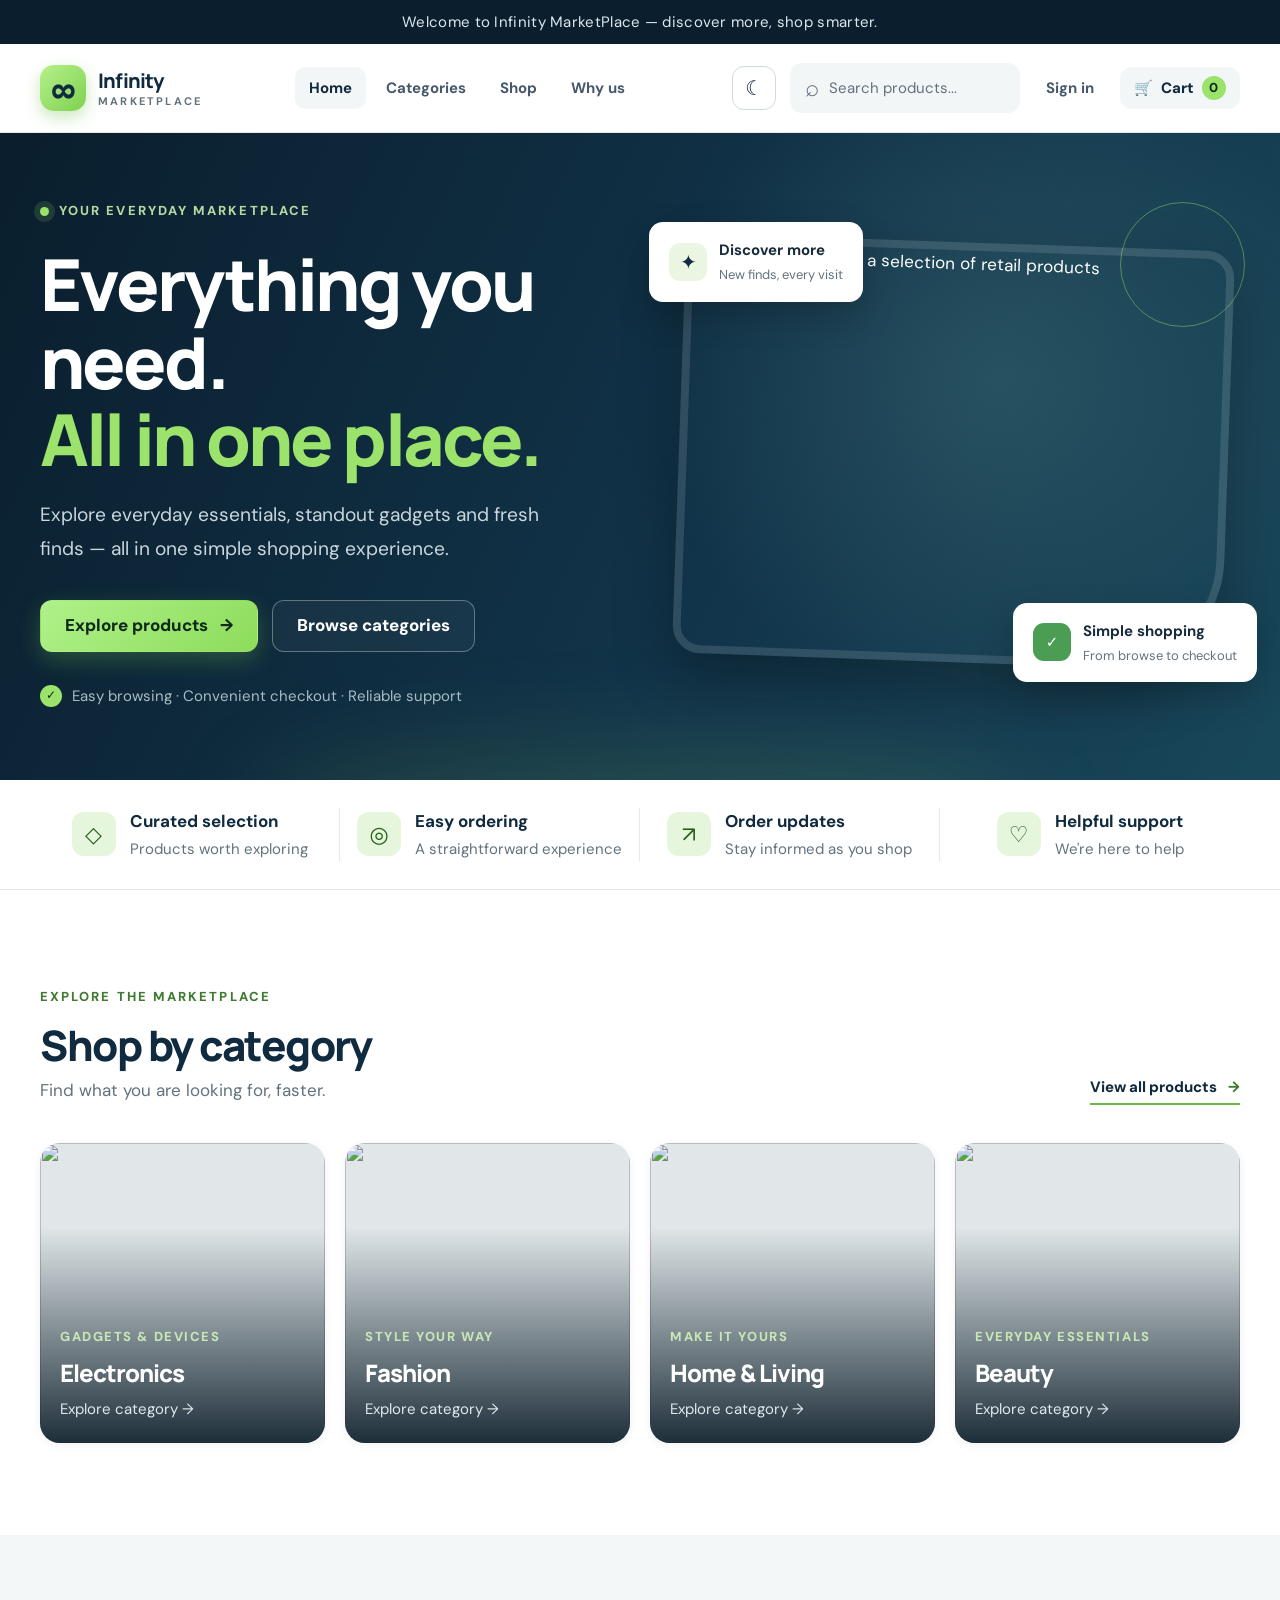
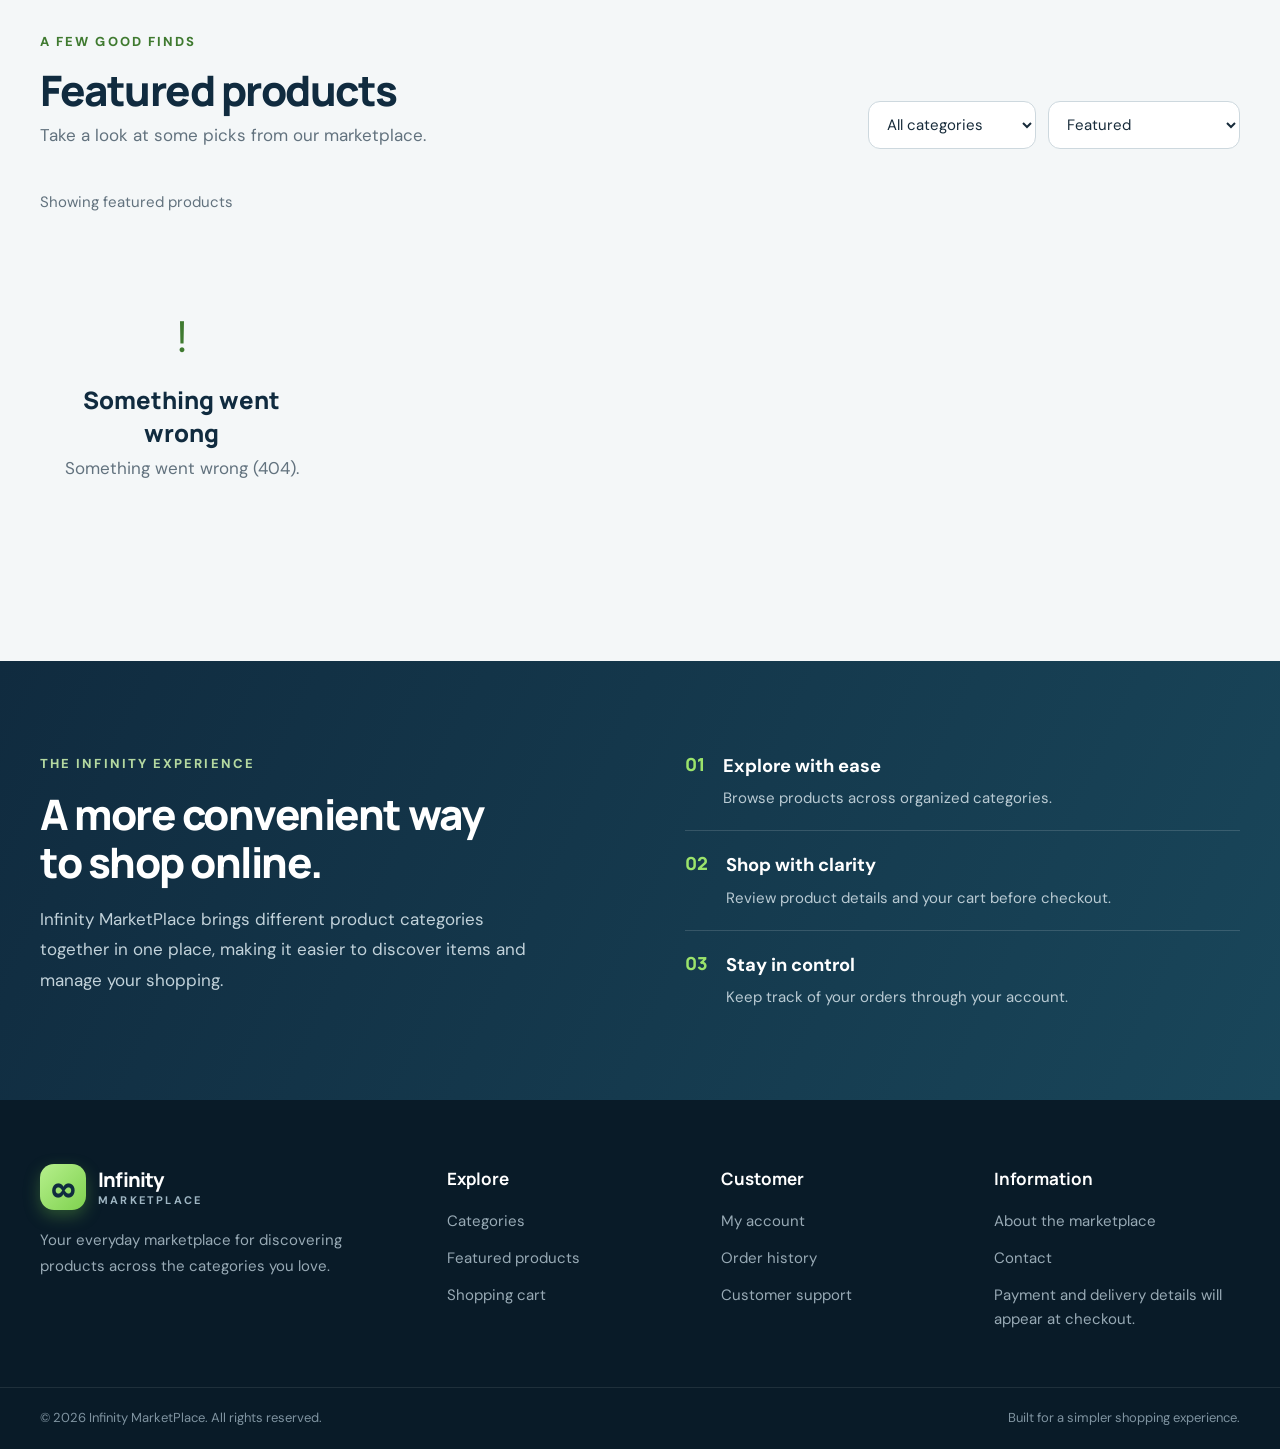
==== frontend/index.html @ 9ab8955b "Add backend and frontend files" ====
<!DOCTYPE html>
<html lang="en">
<head>
  <meta charset="UTF-8">
  <meta name="viewport" content="width=device-width, initial-scale=1.0">
  <meta name="description" content="Discover quality electronics, fashion, home essentials and more at Infinity MarketPlace.">
  <meta name="theme-color" content="#102b3f">
  <title>Infinity MarketPlace | Shop Everything You Love</title>
  <link rel="preconnect" href="https://fonts.googleapis.com">
  <link rel="preconnect" href="https://fonts.gstatic.com" crossorigin>
  <link href="https://fonts.googleapis.com/css2?family=DM+Sans:wght@400;500;600;700;800&family=Manrope:wght@500;600;700;800&display=swap" rel="stylesheet">
  <link rel="stylesheet" href="css/style.css">
  <link rel="stylesheet" href="css/pages.css">
  <script src="js/theme.js"></script>
  <script src="js/app.js" defer></script>
</head>
<body data-page="home">
  <div class="announcement-bar">
    <p>Welcome to Infinity MarketPlace — discover more, shop smarter.</p>
  </div>

  <header class="site-header">
    <div class="container header-main">
      <a class="brand" href="index.html" aria-label="Infinity MarketPlace home">
        <span class="brand-mark" aria-hidden="true">∞</span>
        <span class="brand-name">Infinity<span>MarketPlace</span></span>
      </a>

      <button class="mobile-menu-toggle" id="mobileMenuToggle" type="button"
              aria-label="Open navigation menu" aria-expanded="false" aria-controls="primaryNav">
        <span></span><span></span><span></span>
      </button>

      <nav class="primary-nav" id="primaryNav" aria-label="Main navigation">
        <a class="nav-link active" href="index.html">Home</a>
        <a class="nav-link" href="#categories">Categories</a>
        <a class="nav-link" href="#products">Shop</a>
        <a class="nav-link" href="#why-us">Why us</a>
      </nav>

      <div class="header-actions">
        <label class="header-search" for="siteSearch">
          <span class="search-icon" aria-hidden="true">⌕</span>
          <input id="siteSearch" type="search" placeholder="Search products..." autocomplete="off">
        </label>
        <a class="account-link" id="accountLink" href="login.html" aria-label="Sign in">Sign in</a>
        <a class="cart-link" href="cart.html" aria-label="Shopping cart">
          <span aria-hidden="true">🛒</span>
          <span>Cart</span>
          <span class="cart-count" id="cartCount" aria-live="polite">0</span>
        </a>
      </div>
    </div>
  </header>

  <main>
    <section class="hero-section">
      <div class="container hero-content">
        <div class="hero-copy">
          <span class="eyebrow"><span class="eyebrow-dot"></span> YOUR EVERYDAY MARKETPLACE</span>
          <h1>Everything you need.<br><span>All in one place.</span></h1>
          <p>Explore everyday essentials, standout gadgets and fresh finds — all in one simple shopping experience.</p>
          <div class="hero-actions">
            <a class="btn btn-primary" href="#products">Explore products <span aria-hidden="true">→</span></a>
            <a class="btn btn-outline-light" href="#categories">Browse categories</a>
          </div>
          <div class="hero-note">
            <span class="hero-note-icon" aria-hidden="true">✓</span>
            <span>Easy browsing · Convenient checkout · Reliable support</span>
          </div>
        </div>
        <div class="hero-visual">
          <div class="hero-image-wrap">
            <img src="https://images.unsplash.com/photo-1607082348824-0a96f2a4b9da?auto=format&fit=crop&w=1100&q=85"
                 alt="Shopping bags and a selection of retail products" fetchpriority="high">
          </div>
          <div class="floating-card floating-card-top">
            <span class="floating-icon">✦</span>
            <span><strong>Discover more</strong><small>New finds, every visit</small></span>
          </div>
          <div class="floating-card floating-card-bottom">
            <span class="floating-check">✓</span>
            <span><strong>Simple shopping</strong><small>From browse to checkout</small></span>
          </div>
          <div class="hero-orbit" aria-hidden="true"></div>
        </div>
      </div>
      <div class="hero-bottom-glow" aria-hidden="true"></div>
    </section>

    <section class="benefit-strip" aria-label="Shopping benefits">
      <div class="container benefit-grid">
        <div class="benefit-item"><span class="benefit-icon">◇</span><span><strong>Curated selection</strong><small>Products worth exploring</small></span></div>
        <div class="benefit-item"><span class="benefit-icon">◎</span><span><strong>Easy ordering</strong><small>A straightforward experience</small></span></div>
        <div class="benefit-item"><span class="benefit-icon">↗</span><span><strong>Order updates</strong><small>Stay informed as you shop</small></span></div>
        <div class="benefit-item"><span class="benefit-icon">♡</span><span><strong>Helpful support</strong><small>We're here to help</small></span></div>
      </div>
    </section>

    <section class="section categories-section" id="categories">
      <div class="container">
        <div class="section-heading">
          <div>
            <span class="eyebrow eyebrow-dark">EXPLORE THE MARKETPLACE</span>
            <h2>Shop by category</h2>
            <p>Find what you are looking for, faster.</p>
          </div>
          <a class="text-link" href="#products">View all products <span aria-hidden="true">→</span></a>
        </div>

        <div class="category-grid">
          <button class="category-card category-electronics" type="button" data-category="electronics">
            <img src="https://images.unsplash.com/photo-1498049794561-7780e7231661?auto=format&fit=crop&w=800&q=80" alt="" loading="lazy">
            <span class="category-overlay"></span>
            <span class="category-copy"><small>GADGETS & DEVICES</small><strong>Electronics</strong><span>Explore category →</span></span>
          </button>
          <button class="category-card category-fashion" type="button" data-category="fashion">
            <img src="https://images.unsplash.com/photo-1483985988355-763728e1935b?auto=format&fit=crop&w=800&q=80" alt="" loading="lazy">
            <span class="category-overlay"></span>
            <span class="category-copy"><small>STYLE YOUR WAY</small><strong>Fashion</strong><span>Explore category →</span></span>
          </button>
          <button class="category-card category-home" type="button" data-category="home-living">
            <img src="https://images.unsplash.com/photo-1616486338812-3dadae4b4ace?auto=format&fit=crop&w=800&q=80" alt="" loading="lazy">
            <span class="category-overlay"></span>
            <span class="category-copy"><small>MAKE IT YOURS</small><strong>Home & Living</strong><span>Explore category →</span></span>
          </button>
          <button class="category-card category-beauty" type="button" data-category="beauty">
            <img src="https://images.unsplash.com/photo-1596462502278-27bfdc403348?auto=format&fit=crop&w=800&q=80" alt="" loading="lazy">
            <span class="category-overlay"></span>
            <span class="category-copy"><small>EVERYDAY ESSENTIALS</small><strong>Beauty</strong><span>Explore category →</span></span>
          </button>
        </div>
      </div>
    </section>

    <section class="section products-section" id="products">
      <div class="container">
        <div class="section-heading products-heading">
          <div>
            <span class="eyebrow eyebrow-dark">A FEW GOOD FINDS</span>
            <h2>Featured products</h2>
            <p>Take a look at some picks from our marketplace.</p>
          </div>
          <div class="product-controls">
            <label class="sr-only" for="categoryFilter">Filter by category</label>
            <select id="categoryFilter">
              <option value="All">All categories</option>
            </select>
            <label class="sr-only" for="sortProducts">Sort products</label>
            <select id="sortProducts">
              <option value="featured">Featured</option>
              <option value="price-low">Price: low to high</option>
              <option value="price-high">Price: high to low</option>
              <option value="name">Name: A to Z</option>
            </select>
          </div>
        </div>

        <div class="active-filter-row">
          <p id="productResultText" aria-live="polite">Showing featured products</p>
          <button class="clear-filter" id="clearFilters" type="button" hidden>Clear filters</button>
        </div>
        <div class="product-grid" id="productGrid">
          <div class="loading-state">Loading products...</div>
        </div>
        <div class="empty-state" id="emptyState" hidden>
          <span aria-hidden="true">⌕</span>
          <h3>No products found</h3>
          <p>Try another search term or choose a different category.</p>
          <button class="btn btn-dark" id="resetSearch" type="button">Show all products</button>
        </div>
      </div>
    </section>

    <section class="why-section" id="why-us">
      <div class="container why-content">
        <div>
          <span class="eyebrow">THE INFINITY EXPERIENCE</span>
          <h2>A more convenient way<br>to shop online.</h2>
          <p>Infinity MarketPlace brings different product categories together in one place, making it easier to discover items and manage your shopping.</p>
        </div>
        <div class="why-points">
          <div><span>01</span><p><strong>Explore with ease</strong><small>Browse products across organized categories.</small></p></div>
          <div><span>02</span><p><strong>Shop with clarity</strong><small>Review product details and your cart before checkout.</small></p></div>
          <div><span>03</span><p><strong>Stay in control</strong><small>Keep track of your orders through your account.</small></p></div>
        </div>
      </div>
    </section>
  </main>

  <footer class="site-footer" id="contact">
    <div class="container footer-main">
      <div class="footer-brand">
        <a class="brand brand-light" href="index.html">
          <span class="brand-mark" aria-hidden="true">∞</span>
          <span class="brand-name">Infinity<span>MarketPlace</span></span>
        </a>
        <p>Your everyday marketplace for discovering products across the categories you love.</p>
      </div>
      <div class="footer-column">
        <h3>Explore</h3>
        <a href="#categories">Categories</a>
        <a href="#products">Featured products</a>
        <a href="cart.html">Shopping cart</a>
      </div>
      <div class="footer-column">
        <h3>Customer</h3>
        <a href="login.html">My account</a>
        <a href="orders.html">Order history</a>
        <a href="#contact">Customer support</a>
      </div>
      <div class="footer-column">
        <h3>Information</h3>
        <a href="#why-us">About the marketplace</a>
        <a href="#contact">Contact</a>
        <span class="footer-note">Payment and delivery details will appear at checkout.</span>
      </div>
    </div>
    <div class="footer-bottom">
      <div class="container footer-bottom-inner">
        <p>© <span id="currentYear"></span> Infinity MarketPlace. All rights reserved.</p>
        <p>Built for a simpler shopping experience.</p>
      </div>
    </div>
  </footer>

  <div class="toast" id="toast" role="status" aria-live="polite"></div>
</body>
</html>
---- frontend/css/style.css ----
/* Infinity MarketPlace - base styles, theme tokens and the homepage.
   Every colour comes from a token below, so light and dark mode only swap the tokens.
   The theme is set by js/theme.js through <html data-theme="light|dark">. */

:root {
  color-scheme: light;
  --navy: #102b3f;
  --navy-deep: #0a1e2d;
  --navy-soft: #183d55;
  --green: #9be36b;
  --green-dark: #69b943;

  --bg: #ffffff;
  --bg-alt: #f4f7f8;
  --card: #ffffff;
  --card-soft: #f3f6f7;
  --img-bg: #e9eff1;
  --text: #172b3a;
  --text-soft: #46586a;
  --muted: #62727e;
  --heading: #102b3f;
  --line: #e3e9ec;
  --line-strong: #cfd9de;
  --header-bg: rgba(255, 255, 255, .92);
  --input-bg: #ffffff;
  --input-line: #cdd8de;
  --focus: #6fb24c;
  --focus-ring: rgba(105, 185, 67, .28);
  --link-accent: #3f7a30;
  --selected-bg: #f0faea;
  --btn-dark-bg: #102b3f;
  --btn-dark-text: #ffffff;
  --btn-dark-hover: #1b4560;
  --on-green: #0f2a1a;
  --shadow-sm: 0 2px 10px rgba(13, 39, 56, .06);
  --shadow: 0 18px 50px rgba(13, 39, 56, .12);
  --radius: 18px;

  --ok-bg: #e5f6dc;      --ok-fg: #25611b;
  --warn-bg: #fff2cc;    --warn-fg: #7a5400;
  --err-bg: #fde9e7;     --err-fg: #9a2a1f;
  --info-bg: #e1edfc;    --info-fg: #1c4d86;
  --violet-bg: #efe9fb;  --violet-fg: #573a92;
  --neutral-bg: #e9eef1; --neutral-fg: #44596a;

  --fs-xs: .8125rem;
  --fs-sm: .9375rem;
  --fs-md: 1.0625rem;
  --fs-lg: 1.25rem;
}

html[data-theme="dark"] {
  color-scheme: dark;
  --bg: #0b1721;
  --bg-alt: #0e1d29;
  --card: #132432;
  --card-soft: #1a2f3f;
  --img-bg: #1b3142;
  --text: #e5edf2;
  --text-soft: #b7c7d1;
  --muted: #8fa3b0;
  --heading: #f2f8fb;
  --line: #213747;
  --line-strong: #2f4a5d;
  --header-bg: rgba(11, 23, 33, .9);
  --input-bg: #0f202d;
  --input-line: #2c4558;
  --focus: #9be36b;
  --focus-ring: rgba(155, 227, 107, .25);
  --link-accent: #9be36b;
  --selected-bg: rgba(155, 227, 107, .1);
  --btn-dark-bg: #24506d;
  --btn-dark-text: #ffffff;
  --btn-dark-hover: #2e6486;
  --shadow-sm: 0 2px 10px rgba(0, 0, 0, .3);
  --shadow: 0 18px 50px rgba(0, 0, 0, .45);

  --ok-bg: rgba(155, 227, 107, .14);   --ok-fg: #b5eb8f;
  --warn-bg: rgba(255, 196, 61, .15);  --warn-fg: #ffd980;
  --err-bg: rgba(255, 110, 96, .15);   --err-fg: #ffaaa0;
  --info-bg: rgba(94, 163, 240, .16);  --info-fg: #a6cdf7;
  --violet-bg: rgba(167, 139, 240, .17); --violet-fg: #cbb9f6;
  --neutral-bg: rgba(255, 255, 255, .08); --neutral-fg: #bccbd4;
}

* { box-sizing: border-box; }
html { scroll-behavior: smooth; scroll-padding-top: 110px; -webkit-text-size-adjust: 100%; }
body {
  margin: 0;
  color: var(--text);
  background: var(--bg);
  font-family: "DM Sans", system-ui, Arial, sans-serif;
  font-size: 17px;
  line-height: 1.6;
  -webkit-font-smoothing: antialiased;
  transition: background-color .25s, color .25s;
}
button, input, select, textarea { font: inherit; color: inherit; }
button, a { -webkit-tap-highlight-color: transparent; }
a { color: inherit; text-decoration: none; }
img { display: block; max-width: 100%; }
:focus-visible { outline: 3px solid var(--focus); outline-offset: 2px; }
::selection { background: var(--green); color: var(--on-green); }
.container { width: min(1200px, calc(100% - 48px)); margin: 0 auto; }
.sr-only {
  position: absolute; width: 1px; height: 1px; padding: 0; margin: -1px;
  overflow: hidden; clip: rect(0, 0, 0, 0); white-space: nowrap; border: 0;
}

/* ---------- announcement + header ---------- */
.announcement-bar {
  padding: 10px 16px; text-align: center; color: #dce8ee;
  background: var(--navy-deep); font-size: var(--fs-sm); letter-spacing: .02em;
}
.announcement-bar p { margin: 0; }

.site-header {
  position: sticky; top: 0; z-index: 50; background: var(--header-bg);
  border-bottom: 1px solid var(--line); backdrop-filter: blur(16px);
  -webkit-backdrop-filter: blur(16px);
}
.header-main { min-height: 88px; display: flex; align-items: center; gap: 30px; }
.brand { display: inline-flex; align-items: center; gap: 12px; flex-shrink: 0; }
.brand-mark {
  width: 46px; height: 46px; display: grid; place-items: center; border-radius: 14px;
  color: var(--navy); background: linear-gradient(135deg, #b6f08c, #7fd14f);
  font: 800 33px/1 "Manrope", sans-serif; box-shadow: 0 6px 16px rgba(105, 185, 67, .35);
}
.brand-name { color: var(--heading); font: 800 20px/1.05 "Manrope", sans-serif; letter-spacing: -.04em; }
.brand-name span { display: block; margin-top: 5px; font: 700 11px/1 "DM Sans", sans-serif; letter-spacing: .2em; text-transform: uppercase; color: var(--muted); }
.brand-light .brand-name, .brand-light .brand-name span { color: #fff; }
.brand-light .brand-name span { color: #9fb6c3; }
.primary-nav { display: flex; align-items: center; gap: 6px; margin: 0 auto; }
.nav-link { padding: 9px 14px; border-radius: 10px; color: var(--text-soft); font-size: var(--fs-sm); font-weight: 700; transition: color .2s, background .2s; }
.nav-link:hover { color: var(--heading); background: var(--card-soft); }
.nav-link.active { color: var(--heading); background: var(--card-soft); }
.header-actions { display: flex; align-items: center; gap: 14px; }
.header-search {
  display: flex; align-items: center; gap: 8px; width: 230px; padding: 11px 14px;
  background: var(--card-soft); border: 1px solid transparent; border-radius: 12px;
  transition: border-color .2s, background .2s;
}
.header-search:focus-within { border-color: var(--focus); background: var(--input-bg); box-shadow: 0 0 0 4px var(--focus-ring); }
.search-icon { color: var(--muted); font-size: 24px; line-height: 16px; }
.header-search input { width: 100%; min-width: 0; border: 0; outline: 0; background: transparent; font-size: var(--fs-sm); }
.header-search input::placeholder { color: var(--muted); }
.account-link { padding: 9px 12px; border-radius: 10px; color: var(--text-soft); font-size: var(--fs-sm); font-weight: 700; }
.account-link:hover { background: var(--card-soft); color: var(--heading); }
.cart-link { display: flex; align-items: center; gap: 8px; padding: 9px 14px; border-radius: 12px; color: var(--heading); background: var(--card-soft); font-size: var(--fs-sm); font-weight: 800; transition: background .2s; }
.cart-link:hover { background: var(--line); }
.cart-count { min-width: 24px; height: 24px; display: grid; place-items: center; padding: 0 7px; border-radius: 20px; color: var(--on-green); background: var(--green); font-size: var(--fs-xs); }
.mobile-menu-toggle { display: none; }

/* Theme switch (added to the header by js/theme.js) */
.theme-toggle {
  width: 44px; height: 44px; flex-shrink: 0; display: inline-grid; place-items: center;
  border: 1px solid var(--line-strong); border-radius: 12px; color: var(--heading);
  background: var(--card); font-size: 20px; line-height: 1; cursor: pointer;
  transition: transform .2s, background .2s, border-color .2s;
}
.theme-toggle:hover { transform: rotate(14deg); border-color: var(--focus); }
.theme-toggle .icon-sun { display: none; }
html[data-theme="dark"] .theme-toggle .icon-sun { display: inline; }
html[data-theme="dark"] .theme-toggle .icon-moon { display: none; }

/* ---------- hero ---------- */
.hero-section {
  position: relative; overflow: hidden; color: #fff;
  background: radial-gradient(circle at 78% 38%, rgba(59, 105, 113, .5), transparent 32%), linear-gradient(115deg, #0a1e2d 0%, #12354b 60%, #19475a 100%);
}
html[data-theme="dark"] .hero-section {
  background: radial-gradient(circle at 78% 38%, rgba(59, 105, 113, .38), transparent 32%), linear-gradient(115deg, #07131d 0%, #0d2a3c 60%, #123b4d 100%);
}
.hero-content { min-height: 600px; display: grid; grid-template-columns: 1.02fr .98fr; align-items: center; gap: 56px; padding-top: 64px; padding-bottom: 72px; }
.hero-copy { position: relative; z-index: 2; }
.eyebrow { display: inline-flex; align-items: center; gap: 10px; color: #b4d8a0; font-size: var(--fs-xs); font-weight: 800; letter-spacing: .16em; }
.eyebrow-dot { width: 9px; height: 9px; border-radius: 50%; background: var(--green); box-shadow: 0 0 0 6px rgba(155,227,107,.14); }
.hero-copy h1 { margin: 22px 0 20px; font: 800 clamp(44px, 5.6vw, 72px)/1.08 "Manrope", sans-serif; letter-spacing: -.04em; }
.hero-copy h1 span { color: var(--green); }
.hero-copy > p { max-width: 520px; margin: 0; color: #c8d6de; font-size: 1.2rem; line-height: 1.75; }
.hero-actions { display: flex; flex-wrap: wrap; gap: 14px; margin-top: 34px; }
.btn { min-height: 52px; display: inline-flex; align-items: center; justify-content: center; gap: 12px; padding: 0 24px; border: 1px solid transparent; border-radius: 12px; font-size: var(--fs-md); font-weight: 800; cursor: pointer; transition: transform .2s, background .2s, border-color .2s, box-shadow .2s; }
.btn:hover { transform: translateY(-2px); }
.btn-primary { color: var(--on-green); background: linear-gradient(135deg, #b0f18a, #8ddc5b); box-shadow: 0 8px 22px rgba(105, 185, 67, .3); }
.btn-primary:hover { box-shadow: 0 12px 28px rgba(105, 185, 67, .42); }
.btn-outline-light { color: #fff; border-color: rgba(255,255,255,.32); background: rgba(255,255,255,.04); }
.btn-outline-light:hover { border-color: var(--green); }
.btn-dark { color: var(--btn-dark-text); background: var(--btn-dark-bg); }
.btn-dark:hover { background: var(--btn-dark-hover); }
.hero-note { display: flex; align-items: center; gap: 10px; margin-top: 32px; color: #a9bcc6; font-size: var(--fs-sm); }
.hero-note-icon { width: 22px; height: 22px; display: grid; place-items: center; border-radius: 50%; color: var(--on-green); background: var(--green); font-size: 12px; font-weight: 900; flex-shrink: 0; }
.hero-visual { position: relative; min-width: 0; padding: 20px 12px 20px 0; }
.hero-image-wrap { position: relative; z-index: 1; height: 420px; overflow: hidden; border: 8px solid rgba(255,255,255,.12); border-radius: 28px 28px 110px 28px; box-shadow: 0 25px 60px rgba(0,0,0,.3); transform: rotate(2deg); }
.hero-image-wrap img { width: 100%; height: 100%; object-fit: cover; }
.hero-orbit { position: absolute; top: -20px; right: -5px; width: 125px; height: 125px; border: 1px solid rgba(155,227,107,.45); border-radius: 50%; }
.floating-card { position: absolute; z-index: 3; display: flex; align-items: center; gap: 12px; padding: 15px 19px; color: var(--ink, #172b3a); background: #fff; border: 1px solid rgba(255,255,255,.65); border-radius: 14px; box-shadow: 0 14px 35px rgba(0,0,0,.2); }
html[data-theme="dark"] .floating-card { background: #16303f; color: #eaf2f6; border-color: rgba(255,255,255,.1); }
.floating-card strong, .floating-card small { display: block; }
.floating-card strong { font-size: var(--fs-sm); }
.floating-card small { margin-top: 3px; color: var(--muted); font-size: var(--fs-xs); }
.floating-card-top { top: 0; left: -30px; }
.floating-card-bottom { right: -17px; bottom: 0; }
.floating-icon, .floating-check { width: 38px; height: 38px; display: grid; place-items: center; border-radius: 11px; color: var(--navy); background: #eaf6e2; font-size: 20px; flex-shrink: 0; }
.floating-check { color: #fff; background: #4c9d54; font-size: 15px; font-weight: 900; }
.hero-bottom-glow { position: absolute; bottom: -110px; left: 20%; width: 60%; height: 140px; border-radius: 50%; background: rgba(155,227,107,.14); filter: blur(50px); }

/* ---------- benefit strip ---------- */
.benefit-strip { border-bottom: 1px solid var(--line); background: var(--bg); }
.benefit-grid { display: grid; grid-template-columns: repeat(4, 1fr); padding-top: 28px; padding-bottom: 28px; }
.benefit-item { display: flex; align-items: center; justify-content: center; gap: 14px; border-right: 1px solid var(--line); }
.benefit-item:last-child { border: 0; }
.benefit-icon { width: 44px; height: 44px; display: grid; place-items: center; border-radius: 12px; color: var(--ok-fg); background: var(--ok-bg); font-size: 22px; flex-shrink: 0; }
.benefit-item strong, .benefit-item small { display: block; }
.benefit-item strong { color: var(--heading); font-size: var(--fs-md); }
.benefit-item small { margin-top: 2px; color: var(--muted); font-size: var(--fs-sm); }

/* ---------- sections ---------- */
.section { padding: 92px 0; }
.categories-section { background: var(--bg); }
.section-heading { display: flex; align-items: end; justify-content: space-between; gap: 25px; margin-bottom: 38px; }
.eyebrow-dark { color: var(--link-accent); }
.section-heading h2, .why-content h2 { margin: 12px 0 8px; color: var(--heading); font: 800 clamp(32px, 3.6vw, 42px)/1.15 "Manrope", sans-serif; letter-spacing: -.035em; }
.section-heading p { margin: 0; color: var(--muted); font-size: var(--fs-md); }
.text-link { padding-bottom: 4px; color: var(--heading); border-bottom: 2px solid var(--green-dark); font-size: var(--fs-sm); font-weight: 800; white-space: nowrap; }
.text-link span { margin-left: 8px; color: var(--link-accent); }
.category-grid { display: grid; grid-template-columns: repeat(4, 1fr); gap: 20px; }
.category-card { position: relative; height: 300px; overflow: hidden; padding: 0; border: 0; border-radius: 20px; text-align: left; background: var(--img-bg); cursor: pointer; box-shadow: var(--shadow-sm); transition: transform .3s, box-shadow .3s; }
.category-card:hover { transform: translateY(-5px); box-shadow: var(--shadow); }
.category-card img { width: 100%; height: 100%; object-fit: cover; transition: transform .5s; }
.category-card:hover img { transform: scale(1.07); }
.category-overlay { position: absolute; inset: 0; background: linear-gradient(0deg, rgba(7,25,37,.9), rgba(7,25,37,.04) 72%); }
.category-copy { position: absolute; right: 20px; bottom: 22px; left: 20px; color: #fff; }
.category-copy small, .category-copy strong, .category-copy > span { display: block; }
.category-copy small { color: #c7e7b4; font-size: var(--fs-xs); font-weight: 800; letter-spacing: .12em; }
.category-copy strong { margin: 8px 0 8px; font: 800 24px "Manrope", sans-serif; letter-spacing: -.04em; }
.category-copy > span { color: #e0e9ed; font-size: var(--fs-sm); }

.products-section { background: var(--bg-alt); }
.products-heading { align-items: end; }
.product-controls { display: flex; gap: 12px; }
.product-controls select { min-height: 48px; padding: 0 36px 0 14px; border: 1px solid var(--input-line); border-radius: 12px; color: var(--text); background: var(--input-bg); font-size: var(--fs-sm); outline: none; cursor: pointer; }
.product-controls select:focus { border-color: var(--focus); box-shadow: 0 0 0 4px var(--focus-ring); }
.active-filter-row { display: flex; align-items: center; justify-content: space-between; min-height: 30px; margin-bottom: 20px; }
.active-filter-row p { margin: 0; color: var(--muted); font-size: var(--fs-sm); }
.clear-filter { padding: 0; border: 0; color: var(--link-accent); background: none; font-size: var(--fs-sm); font-weight: 800; cursor: pointer; }
.product-grid { display: grid; grid-template-columns: repeat(4, minmax(0, 1fr)); gap: 22px; }
.product-card { overflow: hidden; border: 1px solid var(--line); border-radius: 18px; background: var(--card); transition: transform .25s, box-shadow .25s, border-color .25s; }
.product-card:hover { transform: translateY(-5px); box-shadow: var(--shadow); border-color: var(--line-strong); }
.product-image { position: relative; display: block; height: 230px; overflow: hidden; background: var(--img-bg); }
.product-image img { width: 100%; height: 100%; object-fit: cover; transition: transform .4s; }
.product-card:hover .product-image img { transform: scale(1.05); }
.product-tag { position: absolute; top: 14px; left: 14px; padding: 6px 11px; border-radius: 8px; color: var(--ok-fg); background: var(--ok-bg); backdrop-filter: blur(6px); font-size: var(--fs-xs); font-weight: 800; text-transform: uppercase; letter-spacing: .04em; }
html:not([data-theme="dark"]) .product-tag { background: #eaf8e1; }
.product-info { padding: 18px; }
.product-category { color: var(--link-accent); font-size: var(--fs-xs); font-weight: 800; letter-spacing: .1em; text-transform: uppercase; }
.product-info h3 { min-height: 50px; margin: 8px 0 8px; color: var(--heading); font: 700 17px/1.4 "Manrope", sans-serif; }
.product-description { min-height: 44px; margin: 0 0 14px; color: var(--muted); font-size: var(--fs-sm); line-height: 1.55; }
.product-bottom { display: flex; align-items: center; justify-content: space-between; gap: 8px; padding-top: 14px; border-top: 1px solid var(--line); }
.product-price { color: var(--heading); font: 800 20px "Manrope", sans-serif; }
.add-cart-btn { width: 42px; height: 42px; display: grid; place-items: center; border: 0; border-radius: 12px; color: var(--on-green); background: var(--green); font-size: 24px; font-weight: 700; cursor: pointer; transition: background .2s, transform .2s; }
.add-cart-btn:hover { transform: scale(1.08); background: #b2ef8e; }
.loading-state { grid-column: 1 / -1; padding: 50px; color: var(--muted); text-align: center; font-size: var(--fs-md); }
.empty-state { padding: 65px 20px; text-align: center; }
.empty-state > span { color: var(--link-accent); font-size: 44px; }
.empty-state h3 { margin: 10px 0 6px; color: var(--heading); font: 800 24px "Manrope", sans-serif; }
.empty-state p { margin: 0 0 22px; color: var(--muted); font-size: var(--fs-md); }

/* ---------- why us (dark in both themes) ---------- */
.why-section { padding: 88px 0; color: #fff; background: linear-gradient(115deg, #102b3f, #19465a); }
html[data-theme="dark"] .why-section { background: linear-gradient(115deg, #0a1e2d, #123b4d); }
.why-content { display: grid; grid-template-columns: 1fr 1fr; gap: 90px; align-items: center; }
.why-content h2 { margin-top: 14px; color: #fff; }
.why-content > div:first-child > p { max-width: 500px; color: #c2d2da; font-size: var(--fs-md); line-height: 1.8; }
.why-points { display: grid; gap: 20px; }
.why-points > div { display: flex; align-items: flex-start; gap: 18px; padding-bottom: 20px; border-bottom: 1px solid rgba(255,255,255,.14); }
.why-points > div:last-child { padding-bottom: 0; border: 0; }
.why-points > div > span { color: var(--green); font: 800 18px "Manrope", sans-serif; }
.why-points p { margin: 0; }
.why-points strong, .why-points small { display: block; }
.why-points strong { font-size: 1.15rem; }
.why-points small { margin-top: 5px; color: #b9cad3; font-size: var(--fs-sm); }

/* ---------- footer ---------- */
.site-footer { color: #c1cdd4; background: #091b28; }
html[data-theme="dark"] .site-footer { background: #060f16; border-top: 1px solid var(--line); }
.footer-main { display: grid; grid-template-columns: 1.6fr 1fr 1fr 1.1fr; gap: 50px; padding-top: 64px; padding-bottom: 56px; }
.footer-brand > p { max-width: 310px; margin: 18px 0 0; color: #98aab5; font-size: var(--fs-sm); line-height: 1.7; }
.footer-column { display: flex; flex-direction: column; align-items: flex-start; gap: 13px; }
.footer-column h3 { margin: 3px 0 6px; color: #fff; font: 700 17px "Manrope", sans-serif; }
.footer-column a, .footer-note { color: #98aab5; font-size: var(--fs-sm); }
.footer-column a:hover { color: var(--green); }
.footer-note { max-width: 230px; line-height: 1.6; }
.footer-bottom { border-top: 1px solid rgba(255,255,255,.09); }
.footer-bottom-inner { display: flex; justify-content: space-between; gap: 20px; padding-top: 20px; padding-bottom: 20px; }
.footer-bottom p { margin: 0; color: #7f93a0; font-size: var(--fs-xs); }

.toast { position: fixed; right: 22px; bottom: 22px; z-index: 100; max-width: calc(100% - 44px); padding: 15px 22px; border: 1px solid rgba(255,255,255,.12); border-radius: 12px; color: #fff; background: var(--navy); box-shadow: var(--shadow); font-size: var(--fs-sm); font-weight: 600; opacity: 0; pointer-events: none; transform: translateY(12px); transition: opacity .2s, transform .2s; }
html[data-theme="dark"] .toast { background: #24506d; }
.toast.show { opacity: 1; transform: translateY(0); }

/* ---------- responsive ---------- */
@media (max-width: 1100px) {
  .header-main { gap: 16px; }
  .header-search { width: 170px; }
  .nav-link { padding: 8px 10px; }
  .hero-content { gap: 30px; }
  .category-card { height: 260px; }
  .product-grid { grid-template-columns: repeat(3, minmax(0, 1fr)); }
}
@media (max-width: 860px) {
  .header-actions { gap: 8px; }
  .header-search { width: 150px; }
}
@media (max-width: 760px) {
  body { font-size: 16.5px; }
  .container { width: min(100% - 34px, 600px); }
  .header-main { min-height: 76px; flex-wrap: wrap; justify-content: space-between; gap: 0; }
  .brand-mark { width: 42px; height: 42px; font-size: 30px; }
  .brand-name { font-size: 18px; }
  .mobile-menu-toggle { width: 44px; height: 44px; display: flex; flex-direction: column; justify-content: center; align-items: center; gap: 5px; order: 2; border: 1px solid var(--line-strong); border-radius: 12px; background: var(--card); cursor: pointer; }
  .mobile-menu-toggle span { width: 18px; height: 2px; border-radius: 3px; background: var(--heading); }
  .primary-nav { position: absolute; top: 75px; right: 0; left: 0; display: none; flex-direction: column; align-items: stretch; gap: 0; padding: 9px 22px 16px; border-bottom: 1px solid var(--line); background: var(--bg); box-shadow: 0 15px 20px rgba(10,30,45,.12); }
  .primary-nav.open { display: flex; }
  .nav-link { padding: 14px 0; border-radius: 0; border-bottom: 1px solid var(--line); font-size: var(--fs-md); }
  .nav-link:hover, .nav-link.active { background: none; }
  .nav-link:last-child { border: 0; }
  .header-actions { order: 3; width: 100%; gap: 10px; padding: 0 0 14px; flex-wrap: wrap; }
  .header-search { order: -1; flex: 1 1 100%; width: auto; }
  .cart-link { margin-left: auto; }
  .hero-content { min-height: auto; grid-template-columns: 1fr; gap: 40px; padding-top: 52px; padding-bottom: 56px; }
  .hero-copy h1 { font-size: clamp(42px, 11.5vw, 58px); }
  .hero-visual { width: min(100% - 15px, 480px); margin: 0 auto; }
  .hero-image-wrap { height: 300px; }
  .floating-card-top { left: -10px; }
  .floating-card-bottom { right: -10px; }
  .benefit-grid { grid-template-columns: repeat(2, 1fr); gap: 22px 10px; padding-top: 24px; padding-bottom: 24px; }
  .benefit-item { justify-content: flex-start; border: 0; }
  .section { padding: 64px 0; }
  .section-heading { align-items: flex-start; flex-direction: column; gap: 16px; }
  .category-grid { grid-template-columns: repeat(2, 1fr); gap: 14px; }
  .category-card { height: 230px; }
  .products-heading { gap: 18px; }
  .product-controls { width: 100%; }
  .product-controls select { flex: 1; min-width: 0; }
  .product-grid { grid-template-columns: repeat(2, minmax(0, 1fr)); gap: 14px; }
  .product-image { height: 180px; }
  .product-info { padding: 14px; }
  .product-info h3 { font-size: 16px; }
  .product-price { font-size: 18px; }
  .why-content { grid-template-columns: 1fr; gap: 34px; }
  .footer-main { grid-template-columns: repeat(2, 1fr); gap: 34px 22px; }
  .footer-brand { grid-column: 1 / -1; }
}
@media (max-width: 480px) {
  .container { width: calc(100% - 26px); }
  .brand-name { font-size: 16px; }
  .category-grid { grid-template-columns: 1fr 1fr; }
  .category-card { height: 200px; }
  .category-copy { right: 13px; bottom: 15px; left: 13px; }
  .category-copy strong { font-size: 19px; }
  .product-grid { grid-template-columns: 1fr; }
  .product-image { height: 220px; }
  .footer-bottom-inner { flex-direction: column; gap: 7px; }
  .benefit-grid { grid-template-columns: 1fr; }
}
@media (prefers-reduced-motion: reduce) {
  * { transition: none !important; animation: none !important; scroll-behavior: auto !important; }
}
---- frontend/css/pages.css ----
/* Customer pages: product detail, cart, checkout, login, orders.
   Uses the theme tokens from style.css, so it follows light and dark mode. */

[hidden] { display: none !important; }

.page-main { padding-top: 48px; padding-bottom: 100px; min-height: 60vh; }
.page-title { margin: 0 0 28px; color: var(--heading); font: 800 clamp(30px, 4vw, 40px)/1.15 "Manrope", sans-serif; letter-spacing: -.035em; }
.muted { color: var(--muted); font-size: var(--fs-sm); }
.small { font-size: var(--fs-sm); }
.mt { margin-top: 24px; }
.full { grid-column: 1 / -1; }

.breadcrumb { display: flex; flex-wrap: wrap; gap: 10px; margin-bottom: 28px; color: var(--muted); font-size: var(--fs-sm); }
.breadcrumb a { color: var(--heading); font-weight: 700; }
.breadcrumb a:hover { color: var(--link-accent); }
.breadcrumb span[aria-hidden] { color: var(--line-strong); }

.card-block { padding: 28px; border: 1px solid var(--line); border-radius: 20px; background: var(--card); box-shadow: var(--shadow-sm); }
.card-block h3 { margin: 0 0 18px; color: var(--heading); font: 800 20px "Manrope", sans-serif; letter-spacing: -.02em; }

.btn-block { width: 100%; }
.btn-outline-dark { color: var(--heading); border-color: var(--line-strong); background: var(--card); }
.btn-outline-dark:hover { border-color: var(--focus); }
.btn:disabled { opacity: .5; cursor: not-allowed; transform: none; }
.link-button { padding: 0; border: 0; color: var(--err-fg); background: none; font-size: var(--fs-sm); font-weight: 700; cursor: pointer; }
.link-button:hover { text-decoration: underline; }
.text-link { color: var(--heading); font-size: var(--fs-sm); font-weight: 800; }

/* ---------- product detail ---------- */
.product-detail { display: grid; grid-template-columns: 1fr 1fr; gap: 60px; align-items: start; }
.detail-image { overflow: hidden; border-radius: 24px; background: var(--img-bg); aspect-ratio: 4 / 3.4; box-shadow: var(--shadow-sm); }
.detail-image img { width: 100%; height: 100%; object-fit: cover; }
.detail-info h1 { margin: 12px 0 14px; color: var(--heading); font: 800 clamp(30px, 3.6vw, 40px)/1.15 "Manrope", sans-serif; letter-spacing: -.035em; }
.detail-price { margin: 0 0 18px; color: var(--heading); font: 800 34px "Manrope", sans-serif; letter-spacing: -.03em; }
.detail-desc { color: var(--text-soft); font-size: 1.1rem; line-height: 1.8; }
.detail-note { color: var(--muted); font-size: var(--fs-sm); }
.product-tag-inline { display: inline-block; padding: 6px 12px; border-radius: 8px; color: var(--ok-fg); background: var(--ok-bg); font-size: var(--fs-xs); font-weight: 800; text-transform: uppercase; letter-spacing: .04em; }
.detail-actions { display: flex; flex-wrap: wrap; align-items: center; gap: 14px; margin: 26px 0 18px; }
.qty-label { color: var(--heading); font-size: var(--fs-md); font-weight: 700; }
#qtyInput { width: 92px; min-height: 52px; padding: 0 14px; border: 1px solid var(--input-line); border-radius: 12px; background: var(--input-bg); font-size: var(--fs-md); }
.stock-ok { color: var(--ok-fg); font-size: var(--fs-sm); font-weight: 800; }
.stock-out { color: var(--err-fg); font-size: var(--fs-sm); font-weight: 800; }
.stock-note { color: var(--err-fg); font-size: var(--fs-xs); font-weight: 800; text-transform: uppercase; }

/* ---------- cart ---------- */
.cart-layout { display: grid; grid-template-columns: 1fr 380px; gap: 30px; align-items: start; }
.cart-items { display: grid; gap: 16px; }
.cart-line { display: grid; grid-template-columns: 96px 1fr auto auto auto; align-items: center; gap: 20px; padding: 18px; border: 1px solid var(--line); border-radius: 18px; background: var(--card); box-shadow: var(--shadow-sm); }
.cart-line img { width: 96px; height: 96px; border-radius: 14px; object-fit: cover; background: var(--img-bg); }
.cart-line-info { display: grid; gap: 6px; min-width: 0; }
.cart-line-name { color: var(--heading); font-size: var(--fs-md); font-weight: 700; }
.cart-line-price { color: var(--muted); font-size: var(--fs-sm); }
.cart-line-total { color: var(--heading); font-size: var(--fs-md); white-space: nowrap; }
.stepper { display: inline-flex; align-items: center; border: 1px solid var(--input-line); border-radius: 12px; overflow: hidden; background: var(--input-bg); }
.stepper button { width: 42px; height: 42px; border: 0; color: var(--heading); background: var(--card-soft); font-size: 20px; cursor: pointer; }
.stepper button:hover:not(:disabled) { background: var(--line); }
.stepper button:disabled { opacity: .4; cursor: not-allowed; }
.stepper span { min-width: 42px; text-align: center; font-size: var(--fs-md); font-weight: 700; }
.cart-summary { position: sticky; top: 120px; }
.summary-line { display: flex; justify-content: space-between; gap: 12px; padding: 12px 0; color: var(--text-soft); font-size: var(--fs-md); border-bottom: 1px dashed var(--line-strong); }
.summary-line strong { color: var(--heading); }
.summary-line.grand { margin-bottom: 20px; padding-top: 16px; border-bottom: 0; font-size: var(--fs-md); }
.summary-line.grand strong { font: 800 26px "Manrope", sans-serif; }
.cart-summary .btn { margin-bottom: 16px; }

/* ---------- checkout ---------- */
.checkout-layout { display: grid; grid-template-columns: 1fr 400px; gap: 30px; align-items: start; }
.form-grid { display: grid; grid-template-columns: 1fr 1fr; gap: 18px; }
.field { display: grid; gap: 8px; }
.field > span { color: var(--heading); font-size: var(--fs-sm); font-weight: 700; }
.field input, .field textarea, .field select { width: 100%; padding: 14px 15px; border: 1px solid var(--input-line); border-radius: 12px; color: var(--text); background: var(--input-bg); font: 1.0625rem "DM Sans", system-ui, Arial, sans-serif; outline: none; transition: border-color .2s, box-shadow .2s; }
.field input::placeholder, .field textarea::placeholder { color: var(--muted); }
.field input:focus, .field textarea:focus, .field select:focus { border-color: var(--focus); box-shadow: 0 0 0 4px var(--focus-ring); }
.radio-group { display: grid; gap: 12px; }
.radio-option { display: flex; align-items: center; gap: 13px; padding: 17px; border: 1px solid var(--input-line); border-radius: 14px; font-size: var(--fs-md); cursor: pointer; transition: border-color .2s, background .2s; }
.radio-option:hover { border-color: var(--focus); }
.radio-option input { width: 20px; height: 20px; accent-color: var(--green-dark); }
.radio-option:has(input:checked) { border-color: var(--focus); background: var(--selected-bg); }
.form-error { margin: 0; padding: 13px 15px; border-radius: 12px; color: var(--err-fg); background: var(--err-bg); font-size: var(--fs-sm); font-weight: 600; }
.notice { margin: 0 0 22px; padding: 15px 18px; border-radius: 12px; color: var(--ok-fg); background: var(--ok-bg); font-size: var(--fs-md); }
.summary-card { position: sticky; top: 120px; }

/* ---------- login ---------- */
.auth-card { max-width: 520px; margin: 0 auto; }
.tabs { display: flex; gap: 6px; margin-bottom: 24px; padding: 5px; border-radius: 14px; background: var(--card-soft); }
.tab { flex: 1; min-height: 48px; border: 0; border-radius: 10px; color: var(--muted); background: none; font-size: var(--fs-md); font-weight: 700; cursor: pointer; transition: background .2s, color .2s; }
.tab.active { color: var(--heading); background: var(--card); box-shadow: var(--shadow-sm); }
.form-stack { display: grid; gap: 18px; }
.form-stack .btn { margin-top: 4px; }

/* ---------- orders ---------- */
.orders-head { display: flex; align-items: center; justify-content: space-between; gap: 16px; }
.orders-head .page-title { margin-bottom: 28px; }
.table-wrap { overflow-x: auto; }
.data-table { width: 100%; border-collapse: collapse; font-size: var(--fs-md); }
.data-table th, .data-table td { padding: 16px 14px; border-bottom: 1px solid var(--line); text-align: left; vertical-align: middle; }
.data-table th { color: var(--muted); font-size: var(--fs-xs); font-weight: 800; text-transform: uppercase; letter-spacing: .07em; }
.data-table tbody tr:hover td { background: var(--card-soft); }
.data-table a { color: var(--heading); font-weight: 800; }
.data-table a:hover { color: var(--link-accent); }
.status-pill { display: inline-block; padding: 6px 12px; border-radius: 20px; background: var(--neutral-bg); color: var(--neutral-fg); font-size: var(--fs-xs); font-weight: 800; white-space: nowrap; }
.status-processing { background: var(--warn-bg); color: var(--warn-fg); }
.status-shipped, .status-out_for_delivery { background: var(--info-bg); color: var(--info-fg); }
.status-delivered { background: var(--ok-bg); color: var(--ok-fg); }
.status-cancelled { background: var(--err-bg); color: var(--err-fg); }
.status-pending { background: var(--violet-bg); color: var(--violet-fg); }
.order-head { display: flex; align-items: flex-start; justify-content: space-between; gap: 16px; margin-bottom: 26px; }
.order-head h2 { margin: 6px 0 0; color: var(--heading); font: 800 28px "Manrope", sans-serif; }
.timeline { display: flex; gap: 10px; margin: 0 0 28px; padding: 0; list-style: none; counter-reset: step; }
.timeline li { flex: 1; padding: 16px 10px; border-radius: 12px; color: var(--muted); background: var(--card-soft); font-size: var(--fs-sm); font-weight: 800; text-align: center; }
.timeline li.done { color: #fff; background: var(--btn-dark-bg); }
.order-grid { display: grid; grid-template-columns: 1.4fr 1fr; gap: 24px; align-items: start; }
.totals { margin-top: 18px; display: grid; gap: 10px; font-size: var(--fs-md); }
.totals div { display: flex; justify-content: space-between; color: var(--text-soft); }
.totals .grand { padding-top: 12px; border-top: 1px solid var(--line); color: var(--heading); font-size: 1.2rem; }
.order-actions { margin-top: 20px; }

/* ---------- WhatsApp support button ---------- */
.whatsapp-float { position: fixed; left: 22px; bottom: 22px; z-index: 90; display: inline-flex; align-items: center; gap: 9px; padding: 14px 20px; border-radius: 30px; color: #fff; background: #1faa59; box-shadow: 0 10px 26px rgba(37,211,102,.35); font-size: var(--fs-sm); font-weight: 800; transition: transform .2s, background .2s; }
.whatsapp-float:hover { background: #17934b; transform: translateY(-2px); }

/* ---------- responsive ---------- */
@media (max-width: 960px) {
  .product-detail, .cart-layout, .checkout-layout, .order-grid { grid-template-columns: 1fr; gap: 28px; }
  .cart-summary, .summary-card { position: static; }
}
@media (max-width: 640px) {
  .page-main { padding-top: 32px; }
  .card-block { padding: 22px; }
  .cart-line { grid-template-columns: 80px 1fr; }
  .cart-line img { width: 80px; height: 80px; }
  .cart-line .stepper, .cart-line-total, .cart-line .link-button { grid-column: 2; justify-self: start; }
  .form-grid { grid-template-columns: 1fr; }
  .timeline { flex-direction: column; }
  .order-head { flex-direction: column; }
  .whatsapp-float span:last-child { display: none; }
  .whatsapp-float { padding: 15px; }
}
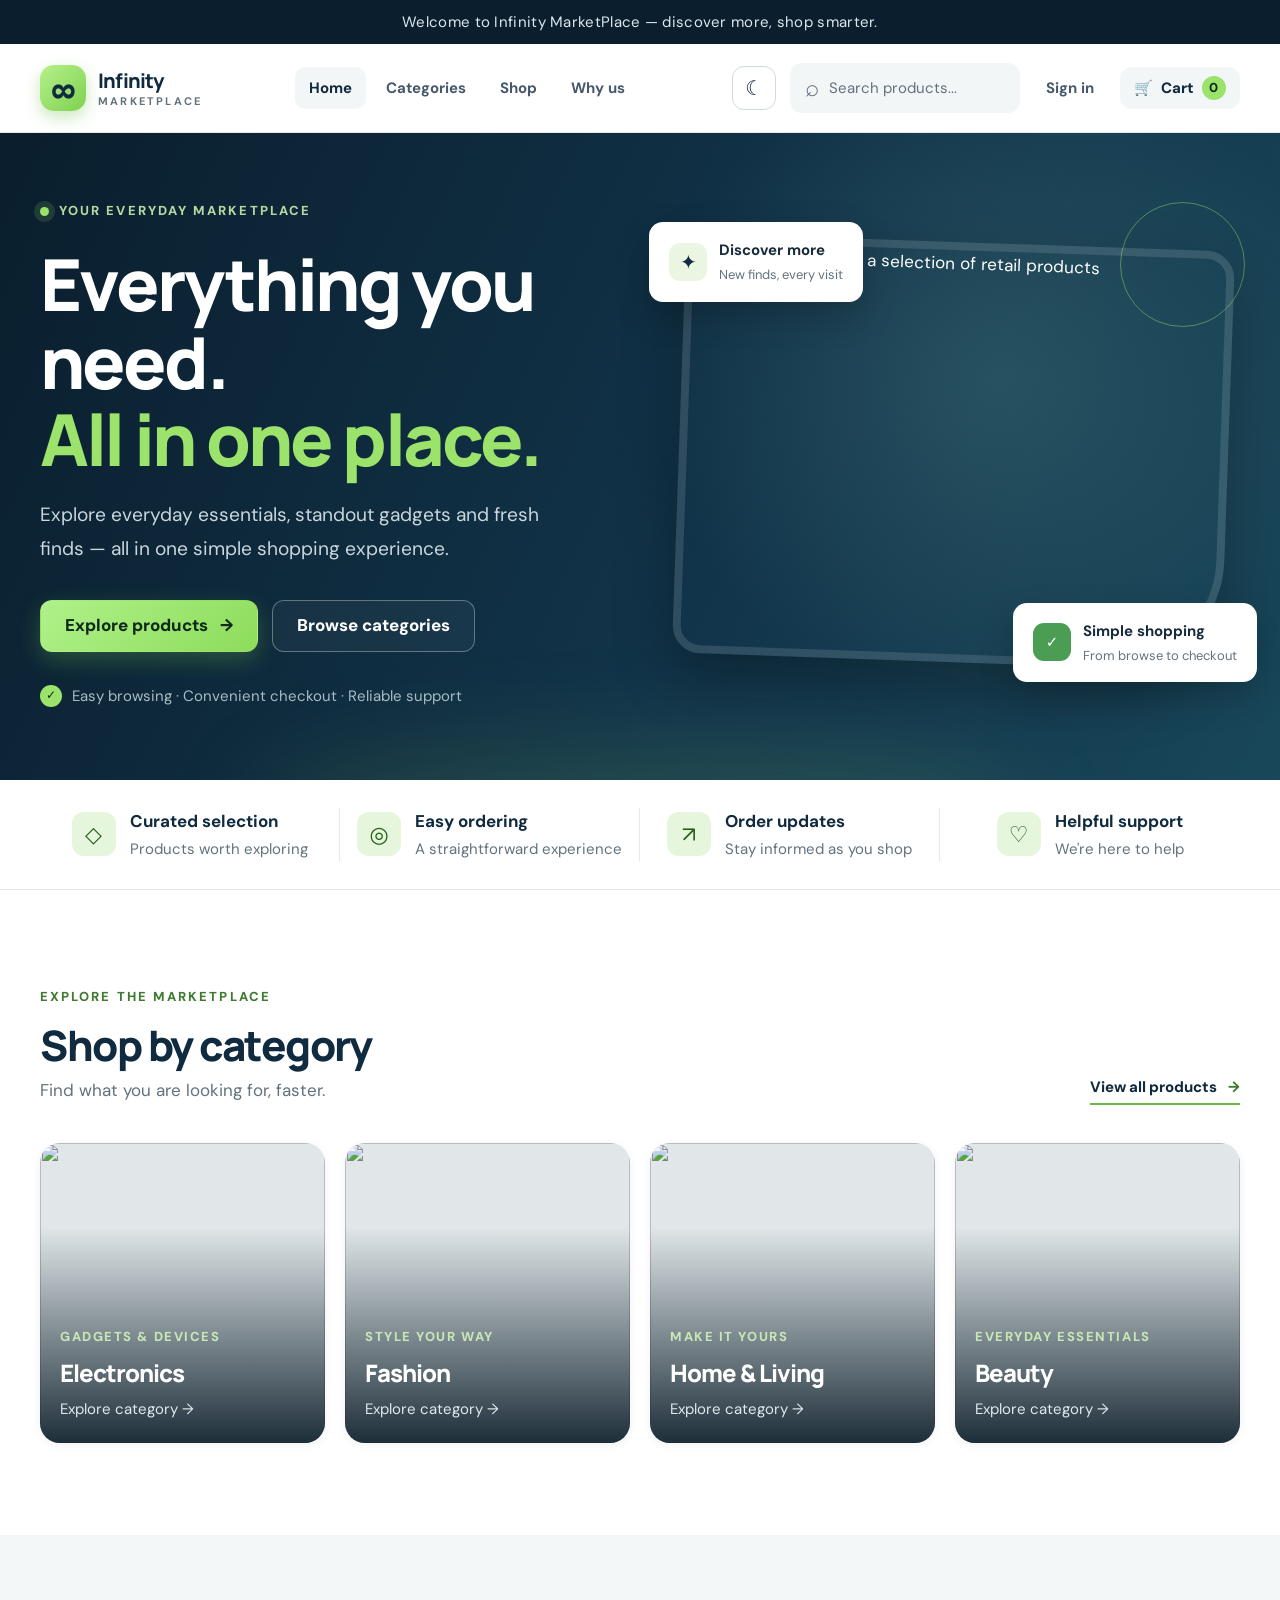
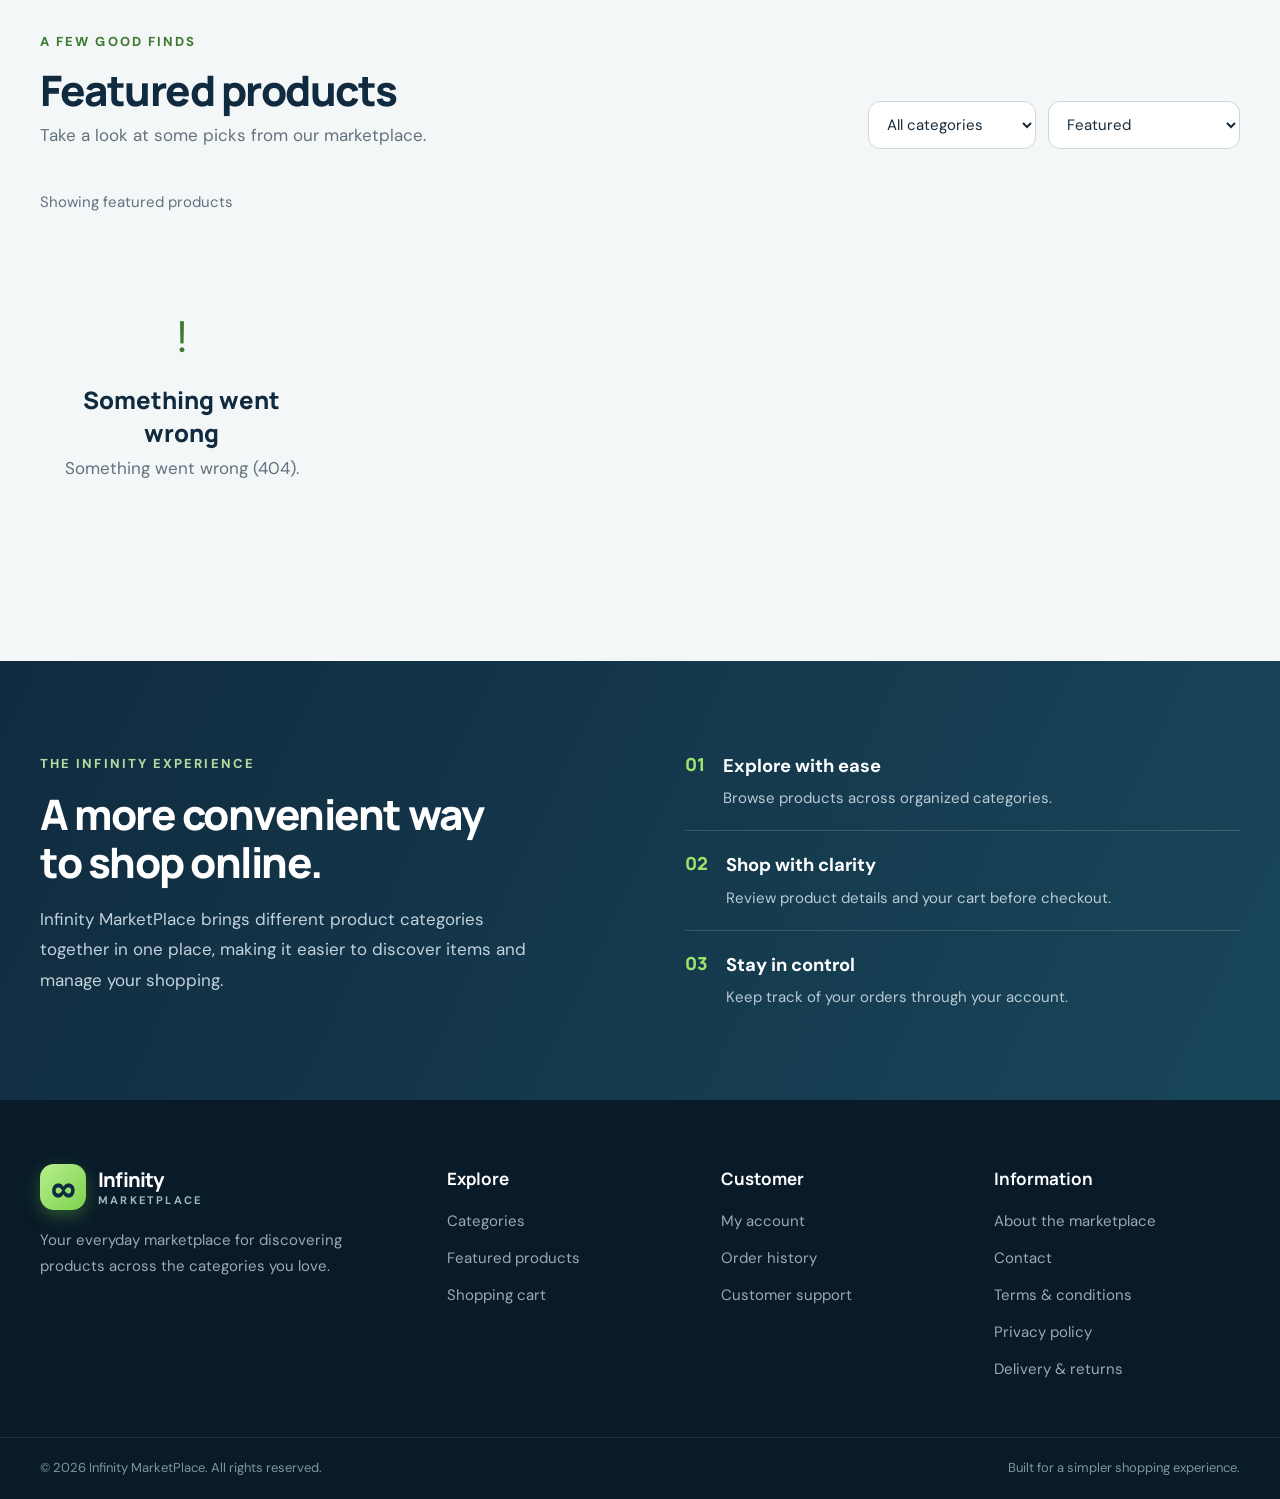
==== commit 8375cdd6: "Add files via upload" ====
--- a/frontend/index.html
+++ b/frontend/index.html
@@ -213,7 +213,9 @@
         <h3>Information</h3>
         <a href="#why-us">About the marketplace</a>
         <a href="#contact">Contact</a>
-        <span class="footer-note">Payment and delivery details will appear at checkout.</span>
+        <a href="policies.html">Terms &amp; conditions</a>
+        <a href="policies.html#privacy">Privacy policy</a>
+        <a href="policies.html#delivery">Delivery &amp; returns</a>
       </div>
     </div>
     <div class="footer-bottom">
--- a/frontend/css/pages.css
+++ b/frontend/css/pages.css
@@ -136,3 +136,16 @@
   .whatsapp-float span:last-child { display: none; }
   .whatsapp-float { padding: 15px; }
 }
+
+/* ---------- policies + small additions ---------- */
+.policy { max-width: 860px; }
+.policy .card-block { margin-top: 24px; }
+.policy h2 { margin: 0 0 14px; color: var(--heading); font: 800 24px "Manrope", sans-serif; letter-spacing: -.02em; }
+.policy h3 { margin: 22px 0 8px; color: var(--heading); font: 800 18px "Manrope", sans-serif; }
+.policy li { margin-bottom: 10px; color: var(--text-soft); font-size: var(--fs-md); line-height: 1.7; }
+.policy li strong { color: var(--heading); }
+.policy-nav { display: flex; flex-wrap: wrap; gap: 10px; margin: 22px 0 0; }
+.policy-nav a { padding: 10px 16px; border: 1px solid var(--line-strong); border-radius: 30px; color: var(--heading); font-size: var(--fs-sm); font-weight: 700; }
+.policy-nav a:hover { border-color: var(--focus); }
+.forgot-link { justify-self: start; }
+.consent { margin: 0; }
